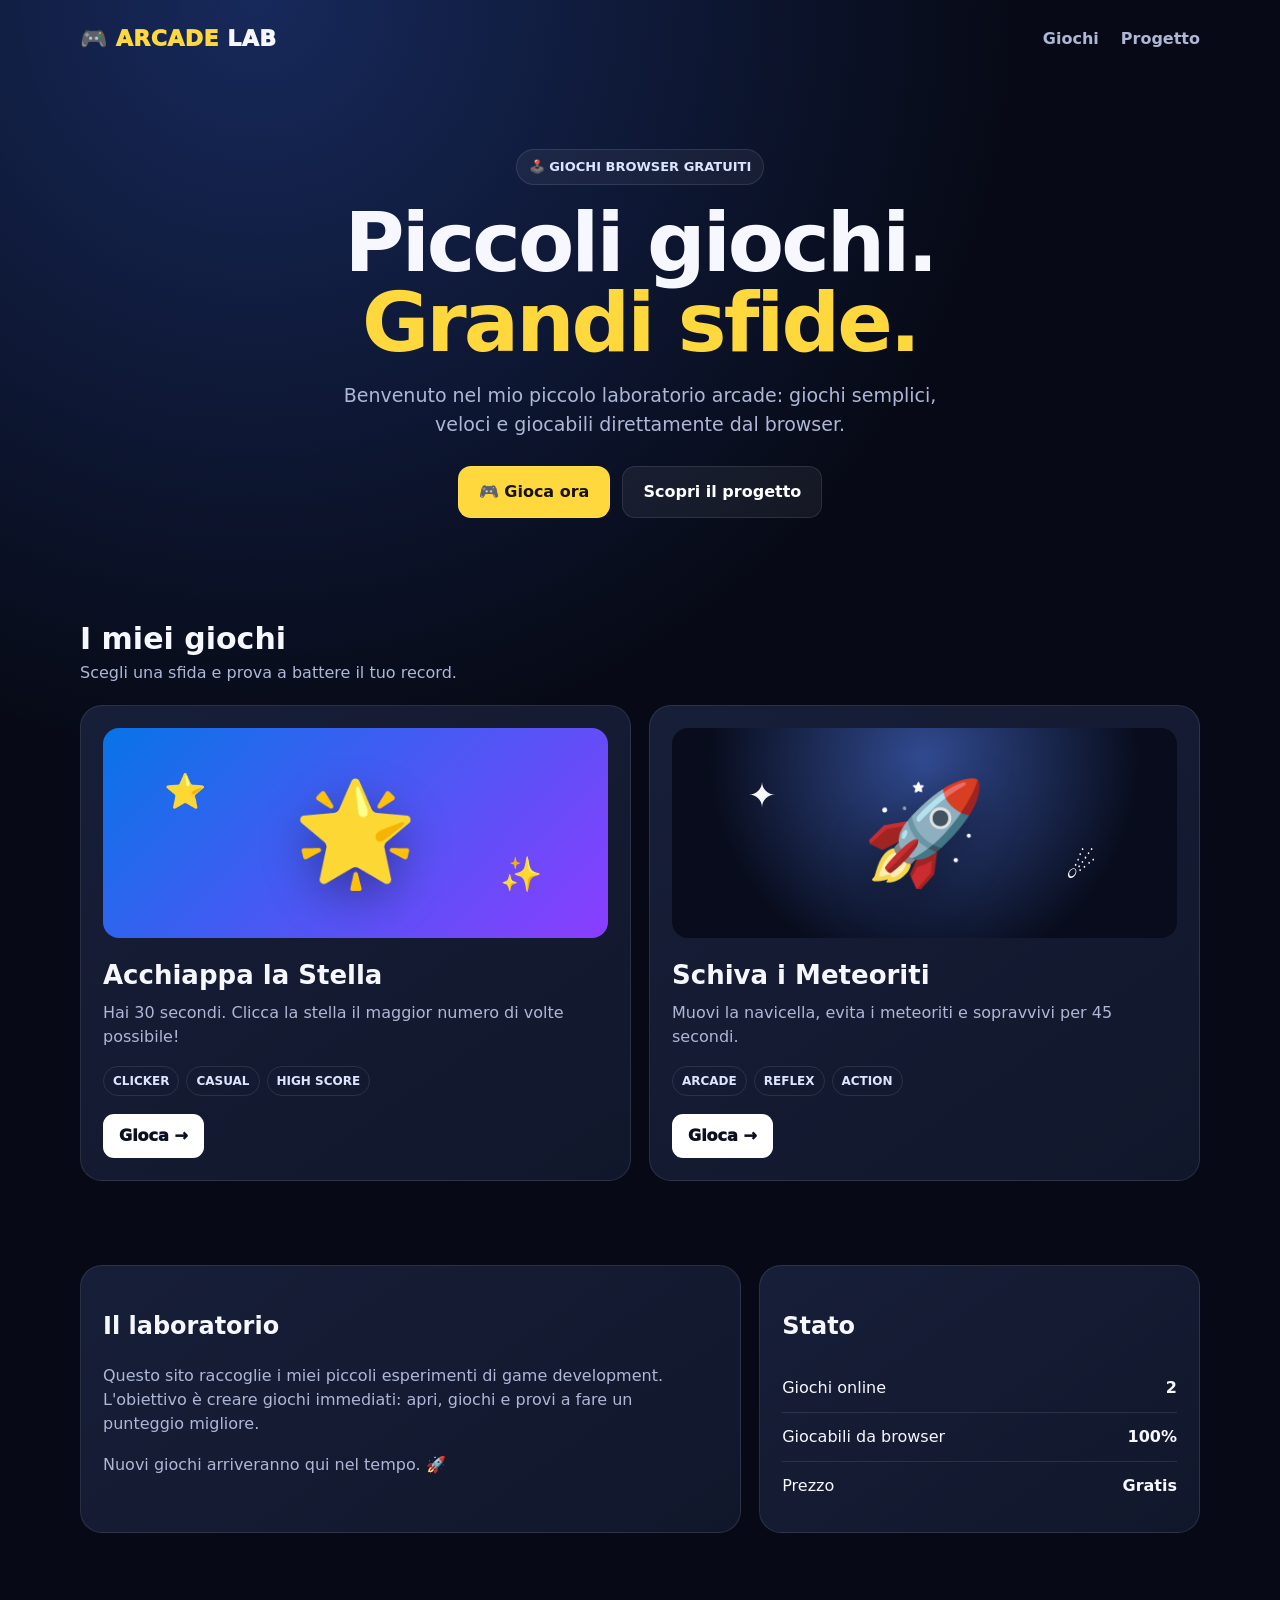
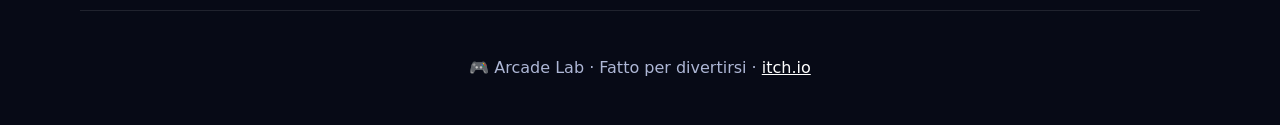
==== site/index.html @ 23799469 "Create Arcade Lab games website" ====
<!doctype html>
<html lang="it">
<head>
<meta charset="utf-8">
<meta name="viewport" content="width=device-width,initial-scale=1">
<meta name="description" content="Arcade Lab — piccoli giochi browser gratuiti creati da Carlo.">
<title>Arcade Lab — Giochi Browser</title>
<style>
:root{--bg:#070a16;--panel:#11172b;--panel2:#171e38;--text:#f7f8ff;--muted:#aeb7d6;--yellow:#ffd83d;--blue:#58b8ff;--pink:#ff6f91;--line:rgba(255,255,255,.1)}
*{box-sizing:border-box}html{scroll-behavior:smooth}body{margin:0;background:radial-gradient(circle at 20% 0%,#17295b 0,#070a16 38%),var(--bg);color:var(--text);font-family:Inter,system-ui,-apple-system,Segoe UI,sans-serif;line-height:1.5}.container{width:min(1120px,92vw);margin:auto}
nav{display:flex;justify-content:space-between;align-items:center;padding:22px 0}.logo{font-weight:950;font-size:22px;letter-spacing:.5px}.logo span{color:var(--yellow)}nav a{color:var(--muted);text-decoration:none;margin-left:22px;font-weight:700}nav a:hover{color:#fff}
.hero{padding:72px 0 56px;text-align:center}.badge{display:inline-block;padding:7px 12px;border:1px solid var(--line);background:rgba(255,255,255,.05);border-radius:999px;color:#dce5ff;font-weight:800;font-size:13px}.hero h1{font-size:clamp(42px,8vw,82px);line-height:.98;margin:18px auto;max-width:850px;letter-spacing:-3px}.hero h1 span{color:var(--yellow)}.hero p{max-width:650px;margin:0 auto;color:var(--muted);font-size:19px}.hero-actions{margin-top:28px;display:flex;gap:12px;justify-content:center;flex-wrap:wrap}.btn{display:inline-block;text-decoration:none;padding:13px 20px;border-radius:13px;font-weight:900;border:1px solid var(--line)}.primary{background:var(--yellow);color:#17130a}.secondary{color:#fff;background:rgba(255,255,255,.06)}
section{padding:42px 0}.section-head{display:flex;justify-content:space-between;align-items:end;margin-bottom:20px}.section-head h2{margin:0;font-size:30px}.section-head p{margin:0;color:var(--muted)}.games{display:grid;grid-template-columns:repeat(2,minmax(0,1fr));gap:18px}.card{background:linear-gradient(145deg,var(--panel2),var(--panel));border:1px solid var(--line);border-radius:22px;padding:22px;overflow:hidden}.art{height:210px;border-radius:16px;display:flex;align-items:center;justify-content:center;position:relative;overflow:hidden;margin-bottom:18px}.starart{background:radial-gradient(circle,#ffe96b 0 7%,transparent 8%),linear-gradient(135deg,#0874e8,#8b3dff)}.rocketart{background:radial-gradient(circle at 50% 15%,#314b91,#080c1c 70%)}.art .emoji{font-size:100px;filter:drop-shadow(0 15px 22px rgba(0,0,0,.35))}.art .small{position:absolute;font-size:34px}.card h3{font-size:26px;margin:0 0 6px}.card p{color:var(--muted);margin:0 0 17px}.tags{display:flex;gap:7px;flex-wrap:wrap;margin-bottom:18px}.tag{font-size:12px;font-weight:800;color:#dce5ff;border:1px solid var(--line);padding:5px 9px;border-radius:999px}.play{display:inline-block;text-decoration:none;background:#fff;color:#0b1020;padding:10px 16px;border-radius:11px;font-weight:950}.about{display:grid;grid-template-columns:1.2fr .8fr;gap:18px}.about .card{height:100%}.stat{display:flex;justify-content:space-between;border-bottom:1px solid var(--line);padding:12px 0}.stat:last-child{border:0}.muted{color:var(--muted)}footer{padding:45px 0;color:var(--muted);text-align:center;border-top:1px solid var(--line);margin-top:35px}
@media(max-width:720px){nav{padding:17px 0}nav div:last-child{display:none}.hero{padding-top:48px}.games,.about{grid-template-columns:1fr}.art{height:180px}.section-head{display:block}.section-head p{margin-top:5px}.hero h1{letter-spacing:-2px}}
</style>
</head>
<body>
<div class="container">
<nav><div class="logo">🎮 <span>ARCADE</span> LAB</div><div><a href="#giochi">Giochi</a><a href="#chi-sono">Progetto</a></div></nav>
<header class="hero"><div class="badge">🕹️ GIOCHI BROWSER GRATUITI</div><h1>Piccoli giochi.<br><span>Grandi sfide.</span></h1><p>Benvenuto nel mio piccolo laboratorio arcade: giochi semplici, veloci e giocabili direttamente dal browser.</p><div class="hero-actions"><a class="btn primary" href="#giochi">🎮 Gioca ora</a><a class="btn secondary" href="#chi-sono">Scopri il progetto</a></div></header>
<section id="giochi"><div class="section-head"><div><h2>I miei giochi</h2><p>Scegli una sfida e prova a battere il tuo record.</p></div></div><div class="games">
<article class="card"><div class="art starart"><span class="small" style="left:12%;top:18%">⭐</span><span class="emoji">🌟</span><span class="small" style="right:13%;bottom:18%">✨</span></div><h3>Acchiappa la Stella</h3><p>Hai 30 secondi. Clicca la stella il maggior numero di volte possibile!</p><div class="tags"><span class="tag">CLICKER</span><span class="tag">CASUAL</span><span class="tag">HIGH SCORE</span></div><a class="play" href="game.html">Gioca →</a></article>
<article class="card"><div class="art rocketart"><span class="small" style="left:15%;top:20%">✦</span><span class="emoji">🚀</span><span class="small" style="right:16%;bottom:22%">☄️</span></div><h3>Schiva i Meteoriti</h3><p>Muovi la navicella, evita i meteoriti e sopravvivi per 45 secondi.</p><div class="tags"><span class="tag">ARCADE</span><span class="tag">REFLEX</span><span class="tag">ACTION</span></div><a class="play" href="meteoriti.html">Gioca →</a></article>
</div></section>
<section id="chi-sono"><div class="about"><div class="card"><h2>Il laboratorio</h2><p class="muted">Questo sito raccoglie i miei piccoli esperimenti di game development. L'obiettivo è creare giochi immediati: apri, giochi e provi a fare un punteggio migliore.</p><p class="muted">Nuovi giochi arriveranno qui nel tempo. 🚀</p></div><div class="card"><h2>Stato</h2><div class="stat"><span>Giochi online</span><b>2</b></div><div class="stat"><span>Giocabili da browser</span><b>100%</b></div><div class="stat"><span>Prezzo</span><b>Gratis</b></div></div></div></section>
<footer>🎮 Arcade Lab · Fatto per divertirsi · <a href="https://carlomedda-arch.itch.io/" style="color:#fff">itch.io</a></footer>
</div>
</body></html>
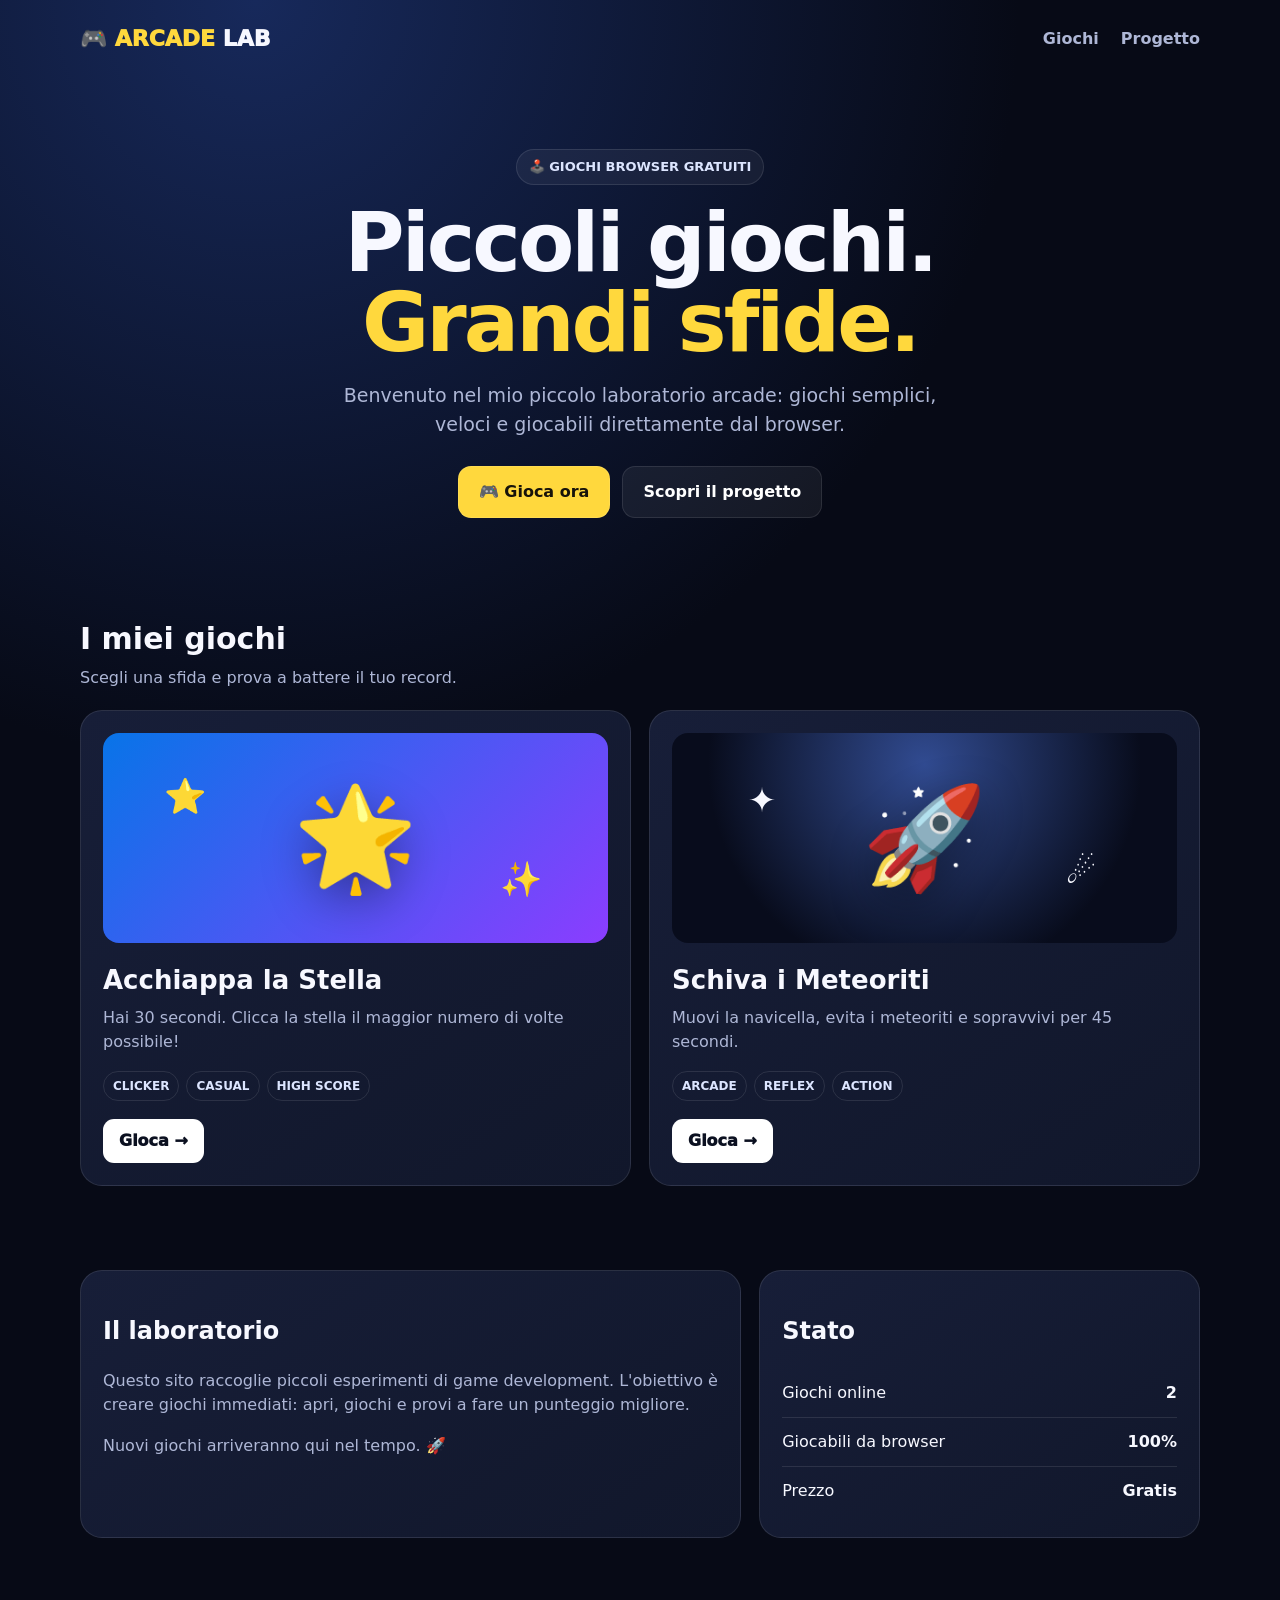
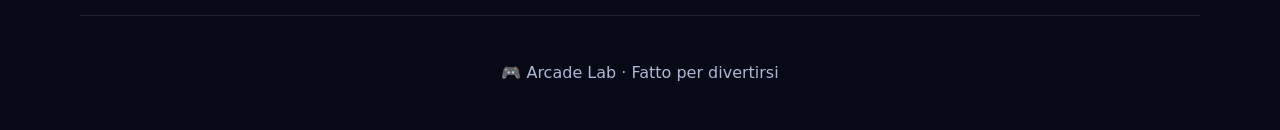
==== commit ba76aa7c: "Polish Arcade Lab footer" ====
--- a/site/index.html
+++ b/site/index.html
@@ -3,26 +3,26 @@
 <head>
 <meta charset="utf-8">
 <meta name="viewport" content="width=device-width,initial-scale=1">
-<meta name="description" content="Arcade Lab — piccoli giochi browser gratuiti creati da Carlo.">
+<meta name="description" content="Arcade Lab — piccoli giochi browser gratuiti.">
 <title>Arcade Lab — Giochi Browser</title>
 <style>
-:root{--bg:#070a16;--panel:#11172b;--panel2:#171e38;--text:#f7f8ff;--muted:#aeb7d6;--yellow:#ffd83d;--blue:#58b8ff;--pink:#ff6f91;--line:rgba(255,255,255,.1)}
+:root{--bg:#070a16;--panel:#11172b;--panel2:#171e38;--text:#f7f8ff;--muted:#aeb7d6;--yellow:#ffd83d;--line:rgba(255,255,255,.1)}
 *{box-sizing:border-box}html{scroll-behavior:smooth}body{margin:0;background:radial-gradient(circle at 20% 0%,#17295b 0,#070a16 38%),var(--bg);color:var(--text);font-family:Inter,system-ui,-apple-system,Segoe UI,sans-serif;line-height:1.5}.container{width:min(1120px,92vw);margin:auto}
-nav{display:flex;justify-content:space-between;align-items:center;padding:22px 0}.logo{font-weight:950;font-size:22px;letter-spacing:.5px}.logo span{color:var(--yellow)}nav a{color:var(--muted);text-decoration:none;margin-left:22px;font-weight:700}nav a:hover{color:#fff}
+nav{display:flex;justify-content:space-between;align-items:center;padding:22px 0}.logo{font-weight:950;font-size:22px}.logo span{color:var(--yellow)}nav a{color:var(--muted);text-decoration:none;margin-left:22px;font-weight:700}nav a:hover{color:#fff}
 .hero{padding:72px 0 56px;text-align:center}.badge{display:inline-block;padding:7px 12px;border:1px solid var(--line);background:rgba(255,255,255,.05);border-radius:999px;color:#dce5ff;font-weight:800;font-size:13px}.hero h1{font-size:clamp(42px,8vw,82px);line-height:.98;margin:18px auto;max-width:850px;letter-spacing:-3px}.hero h1 span{color:var(--yellow)}.hero p{max-width:650px;margin:0 auto;color:var(--muted);font-size:19px}.hero-actions{margin-top:28px;display:flex;gap:12px;justify-content:center;flex-wrap:wrap}.btn{display:inline-block;text-decoration:none;padding:13px 20px;border-radius:13px;font-weight:900;border:1px solid var(--line)}.primary{background:var(--yellow);color:#17130a}.secondary{color:#fff;background:rgba(255,255,255,.06)}
-section{padding:42px 0}.section-head{display:flex;justify-content:space-between;align-items:end;margin-bottom:20px}.section-head h2{margin:0;font-size:30px}.section-head p{margin:0;color:var(--muted)}.games{display:grid;grid-template-columns:repeat(2,minmax(0,1fr));gap:18px}.card{background:linear-gradient(145deg,var(--panel2),var(--panel));border:1px solid var(--line);border-radius:22px;padding:22px;overflow:hidden}.art{height:210px;border-radius:16px;display:flex;align-items:center;justify-content:center;position:relative;overflow:hidden;margin-bottom:18px}.starart{background:radial-gradient(circle,#ffe96b 0 7%,transparent 8%),linear-gradient(135deg,#0874e8,#8b3dff)}.rocketart{background:radial-gradient(circle at 50% 15%,#314b91,#080c1c 70%)}.art .emoji{font-size:100px;filter:drop-shadow(0 15px 22px rgba(0,0,0,.35))}.art .small{position:absolute;font-size:34px}.card h3{font-size:26px;margin:0 0 6px}.card p{color:var(--muted);margin:0 0 17px}.tags{display:flex;gap:7px;flex-wrap:wrap;margin-bottom:18px}.tag{font-size:12px;font-weight:800;color:#dce5ff;border:1px solid var(--line);padding:5px 9px;border-radius:999px}.play{display:inline-block;text-decoration:none;background:#fff;color:#0b1020;padding:10px 16px;border-radius:11px;font-weight:950}.about{display:grid;grid-template-columns:1.2fr .8fr;gap:18px}.about .card{height:100%}.stat{display:flex;justify-content:space-between;border-bottom:1px solid var(--line);padding:12px 0}.stat:last-child{border:0}.muted{color:var(--muted)}footer{padding:45px 0;color:var(--muted);text-align:center;border-top:1px solid var(--line);margin-top:35px}
-@media(max-width:720px){nav{padding:17px 0}nav div:last-child{display:none}.hero{padding-top:48px}.games,.about{grid-template-columns:1fr}.art{height:180px}.section-head{display:block}.section-head p{margin-top:5px}.hero h1{letter-spacing:-2px}}
+section{padding:42px 0}.section-head{margin-bottom:20px}.section-head h2{margin:0;font-size:30px}.section-head p{margin:5px 0 0;color:var(--muted)}.games{display:grid;grid-template-columns:repeat(2,minmax(0,1fr));gap:18px}.card{background:linear-gradient(145deg,var(--panel2),var(--panel));border:1px solid var(--line);border-radius:22px;padding:22px;overflow:hidden}.art{height:210px;border-radius:16px;display:flex;align-items:center;justify-content:center;position:relative;overflow:hidden;margin-bottom:18px}.starart{background:radial-gradient(circle,#ffe96b 0 7%,transparent 8%),linear-gradient(135deg,#0874e8,#8b3dff)}.rocketart{background:radial-gradient(circle at 50% 15%,#314b91,#080c1c 70%)}.art .emoji{font-size:100px;filter:drop-shadow(0 15px 22px rgba(0,0,0,.35))}.art .small{position:absolute;font-size:34px}.card h3{font-size:26px;margin:0 0 6px}.card p{color:var(--muted);margin:0 0 17px}.tags{display:flex;gap:7px;flex-wrap:wrap;margin-bottom:18px}.tag{font-size:12px;font-weight:800;color:#dce5ff;border:1px solid var(--line);padding:5px 9px;border-radius:999px}.play{display:inline-block;text-decoration:none;background:#fff;color:#0b1020;padding:10px 16px;border-radius:11px;font-weight:950}.about{display:grid;grid-template-columns:1.2fr .8fr;gap:18px}.about .card{height:100%}.stat{display:flex;justify-content:space-between;border-bottom:1px solid var(--line);padding:12px 0}.stat:last-child{border:0}.muted{color:var(--muted)}footer{padding:45px 0;color:var(--muted);text-align:center;border-top:1px solid var(--line);margin-top:35px}
+@media(max-width:720px){nav{padding:17px 0}nav div:last-child{display:none}.hero{padding-top:48px}.games,.about{grid-template-columns:1fr}.art{height:180px}.hero h1{letter-spacing:-2px}}
 </style>
 </head>
 <body>
 <div class="container">
 <nav><div class="logo">🎮 <span>ARCADE</span> LAB</div><div><a href="#giochi">Giochi</a><a href="#chi-sono">Progetto</a></div></nav>
 <header class="hero"><div class="badge">🕹️ GIOCHI BROWSER GRATUITI</div><h1>Piccoli giochi.<br><span>Grandi sfide.</span></h1><p>Benvenuto nel mio piccolo laboratorio arcade: giochi semplici, veloci e giocabili direttamente dal browser.</p><div class="hero-actions"><a class="btn primary" href="#giochi">🎮 Gioca ora</a><a class="btn secondary" href="#chi-sono">Scopri il progetto</a></div></header>
-<section id="giochi"><div class="section-head"><div><h2>I miei giochi</h2><p>Scegli una sfida e prova a battere il tuo record.</p></div></div><div class="games">
+<section id="giochi"><div class="section-head"><h2>I miei giochi</h2><p>Scegli una sfida e prova a battere il tuo record.</p></div><div class="games">
 <article class="card"><div class="art starart"><span class="small" style="left:12%;top:18%">⭐</span><span class="emoji">🌟</span><span class="small" style="right:13%;bottom:18%">✨</span></div><h3>Acchiappa la Stella</h3><p>Hai 30 secondi. Clicca la stella il maggior numero di volte possibile!</p><div class="tags"><span class="tag">CLICKER</span><span class="tag">CASUAL</span><span class="tag">HIGH SCORE</span></div><a class="play" href="game.html">Gioca →</a></article>
 <article class="card"><div class="art rocketart"><span class="small" style="left:15%;top:20%">✦</span><span class="emoji">🚀</span><span class="small" style="right:16%;bottom:22%">☄️</span></div><h3>Schiva i Meteoriti</h3><p>Muovi la navicella, evita i meteoriti e sopravvivi per 45 secondi.</p><div class="tags"><span class="tag">ARCADE</span><span class="tag">REFLEX</span><span class="tag">ACTION</span></div><a class="play" href="meteoriti.html">Gioca →</a></article>
 </div></section>
-<section id="chi-sono"><div class="about"><div class="card"><h2>Il laboratorio</h2><p class="muted">Questo sito raccoglie i miei piccoli esperimenti di game development. L'obiettivo è creare giochi immediati: apri, giochi e provi a fare un punteggio migliore.</p><p class="muted">Nuovi giochi arriveranno qui nel tempo. 🚀</p></div><div class="card"><h2>Stato</h2><div class="stat"><span>Giochi online</span><b>2</b></div><div class="stat"><span>Giocabili da browser</span><b>100%</b></div><div class="stat"><span>Prezzo</span><b>Gratis</b></div></div></div></section>
-<footer>🎮 Arcade Lab · Fatto per divertirsi · <a href="https://carlomedda-arch.itch.io/" style="color:#fff">itch.io</a></footer>
+<section id="chi-sono"><div class="about"><div class="card"><h2>Il laboratorio</h2><p class="muted">Questo sito raccoglie piccoli esperimenti di game development. L'obiettivo è creare giochi immediati: apri, giochi e provi a fare un punteggio migliore.</p><p class="muted">Nuovi giochi arriveranno qui nel tempo. 🚀</p></div><div class="card"><h2>Stato</h2><div class="stat"><span>Giochi online</span><b>2</b></div><div class="stat"><span>Giocabili da browser</span><b>100%</b></div><div class="stat"><span>Prezzo</span><b>Gratis</b></div></div></div></section>
+<footer>🎮 Arcade Lab · Fatto per divertirsi</footer>
 </div>
 </body></html>
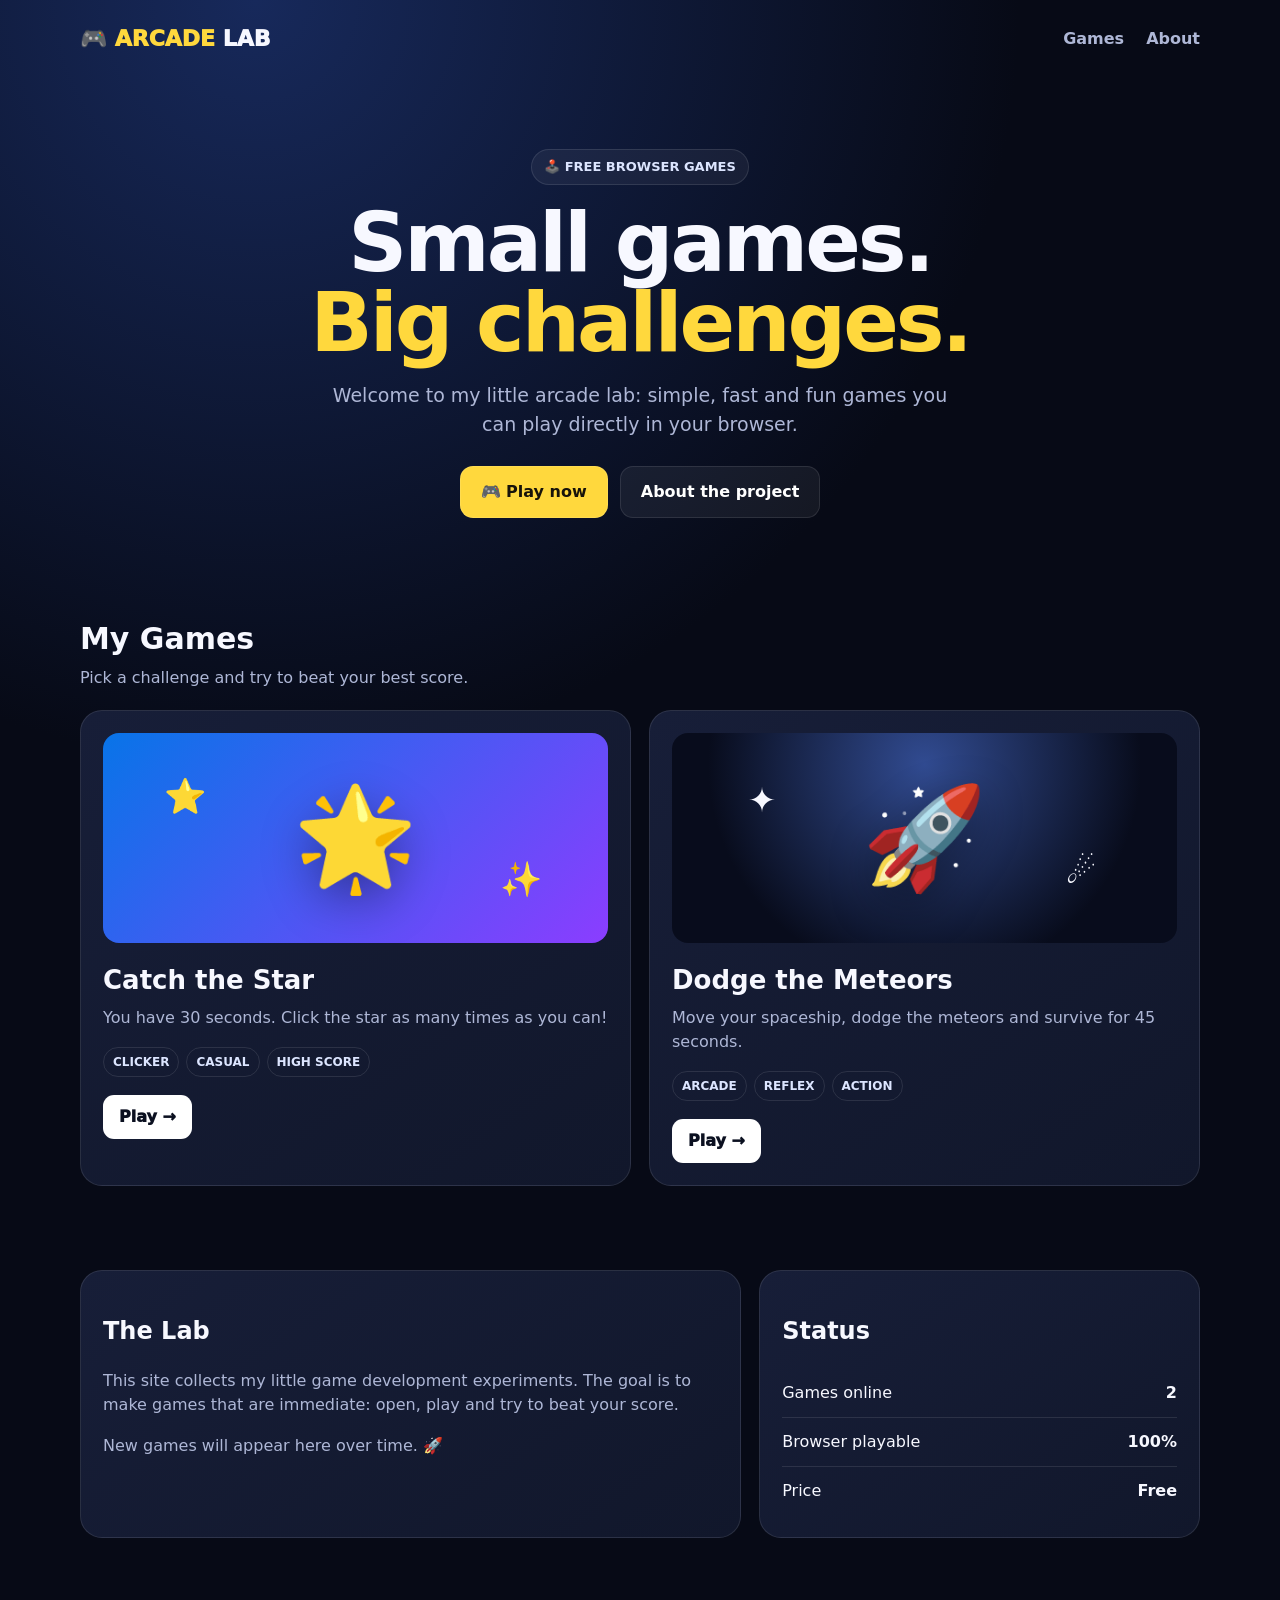
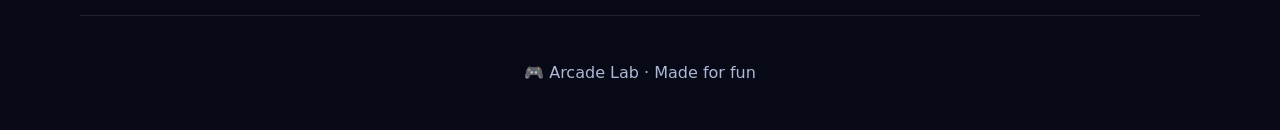
==== commit a9a0e054: "Translate Arcade Lab website to English" ====
--- a/site/index.html
+++ b/site/index.html
@@ -1,10 +1,10 @@
 <!doctype html>
-<html lang="it">
+<html lang="en">
 <head>
 <meta charset="utf-8">
 <meta name="viewport" content="width=device-width,initial-scale=1">
-<meta name="description" content="Arcade Lab — piccoli giochi browser gratuiti.">
-<title>Arcade Lab — Giochi Browser</title>
+<meta name="description" content="Arcade Lab — free browser games.">
+<title>Arcade Lab — Browser Games</title>
 <style>
 :root{--bg:#070a16;--panel:#11172b;--panel2:#171e38;--text:#f7f8ff;--muted:#aeb7d6;--yellow:#ffd83d;--line:rgba(255,255,255,.1)}
 *{box-sizing:border-box}html{scroll-behavior:smooth}body{margin:0;background:radial-gradient(circle at 20% 0%,#17295b 0,#070a16 38%),var(--bg);color:var(--text);font-family:Inter,system-ui,-apple-system,Segoe UI,sans-serif;line-height:1.5}.container{width:min(1120px,92vw);margin:auto}
@@ -16,13 +16,13 @@
 </head>
 <body>
 <div class="container">
-<nav><div class="logo">🎮 <span>ARCADE</span> LAB</div><div><a href="#giochi">Giochi</a><a href="#chi-sono">Progetto</a></div></nav>
-<header class="hero"><div class="badge">🕹️ GIOCHI BROWSER GRATUITI</div><h1>Piccoli giochi.<br><span>Grandi sfide.</span></h1><p>Benvenuto nel mio piccolo laboratorio arcade: giochi semplici, veloci e giocabili direttamente dal browser.</p><div class="hero-actions"><a class="btn primary" href="#giochi">🎮 Gioca ora</a><a class="btn secondary" href="#chi-sono">Scopri il progetto</a></div></header>
-<section id="giochi"><div class="section-head"><h2>I miei giochi</h2><p>Scegli una sfida e prova a battere il tuo record.</p></div><div class="games">
-<article class="card"><div class="art starart"><span class="small" style="left:12%;top:18%">⭐</span><span class="emoji">🌟</span><span class="small" style="right:13%;bottom:18%">✨</span></div><h3>Acchiappa la Stella</h3><p>Hai 30 secondi. Clicca la stella il maggior numero di volte possibile!</p><div class="tags"><span class="tag">CLICKER</span><span class="tag">CASUAL</span><span class="tag">HIGH SCORE</span></div><a class="play" href="game.html">Gioca →</a></article>
-<article class="card"><div class="art rocketart"><span class="small" style="left:15%;top:20%">✦</span><span class="emoji">🚀</span><span class="small" style="right:16%;bottom:22%">☄️</span></div><h3>Schiva i Meteoriti</h3><p>Muovi la navicella, evita i meteoriti e sopravvivi per 45 secondi.</p><div class="tags"><span class="tag">ARCADE</span><span class="tag">REFLEX</span><span class="tag">ACTION</span></div><a class="play" href="meteoriti.html">Gioca →</a></article>
+<nav><div class="logo">🎮 <span>ARCADE</span> LAB</div><div><a href="#games">Games</a><a href="#about">About</a></div></nav>
+<header class="hero"><div class="badge">🕹️ FREE BROWSER GAMES</div><h1>Small games.<br><span>Big challenges.</span></h1><p>Welcome to my little arcade lab: simple, fast and fun games you can play directly in your browser.</p><div class="hero-actions"><a class="btn primary" href="#games">🎮 Play now</a><a class="btn secondary" href="#about">About the project</a></div></header>
+<section id="games"><div class="section-head"><h2>My Games</h2><p>Pick a challenge and try to beat your best score.</p></div><div class="games">
+<article class="card"><div class="art starart"><span class="small" style="left:12%;top:18%">⭐</span><span class="emoji">🌟</span><span class="small" style="right:13%;bottom:18%">✨</span></div><h3>Catch the Star</h3><p>You have 30 seconds. Click the star as many times as you can!</p><div class="tags"><span class="tag">CLICKER</span><span class="tag">CASUAL</span><span class="tag">HIGH SCORE</span></div><a class="play" href="game.html">Play →</a></article>
+<article class="card"><div class="art rocketart"><span class="small" style="left:15%;top:20%">✦</span><span class="emoji">🚀</span><span class="small" style="right:16%;bottom:22%">☄️</span></div><h3>Dodge the Meteors</h3><p>Move your spaceship, dodge the meteors and survive for 45 seconds.</p><div class="tags"><span class="tag">ARCADE</span><span class="tag">REFLEX</span><span class="tag">ACTION</span></div><a class="play" href="meteoriti.html">Play →</a></article>
 </div></section>
-<section id="chi-sono"><div class="about"><div class="card"><h2>Il laboratorio</h2><p class="muted">Questo sito raccoglie piccoli esperimenti di game development. L'obiettivo è creare giochi immediati: apri, giochi e provi a fare un punteggio migliore.</p><p class="muted">Nuovi giochi arriveranno qui nel tempo. 🚀</p></div><div class="card"><h2>Stato</h2><div class="stat"><span>Giochi online</span><b>2</b></div><div class="stat"><span>Giocabili da browser</span><b>100%</b></div><div class="stat"><span>Prezzo</span><b>Gratis</b></div></div></div></section>
-<footer>🎮 Arcade Lab · Fatto per divertirsi</footer>
+<section id="about"><div class="about"><div class="card"><h2>The Lab</h2><p class="muted">This site collects my little game development experiments. The goal is to make games that are immediate: open, play and try to beat your score.</p><p class="muted">New games will appear here over time. 🚀</p></div><div class="card"><h2>Status</h2><div class="stat"><span>Games online</span><b>2</b></div><div class="stat"><span>Browser playable</span><b>100%</b></div><div class="stat"><span>Price</span><b>Free</b></div></div></div></section>
+<footer>🎮 Arcade Lab · Made for fun</footer>
 </div>
 </body></html>
